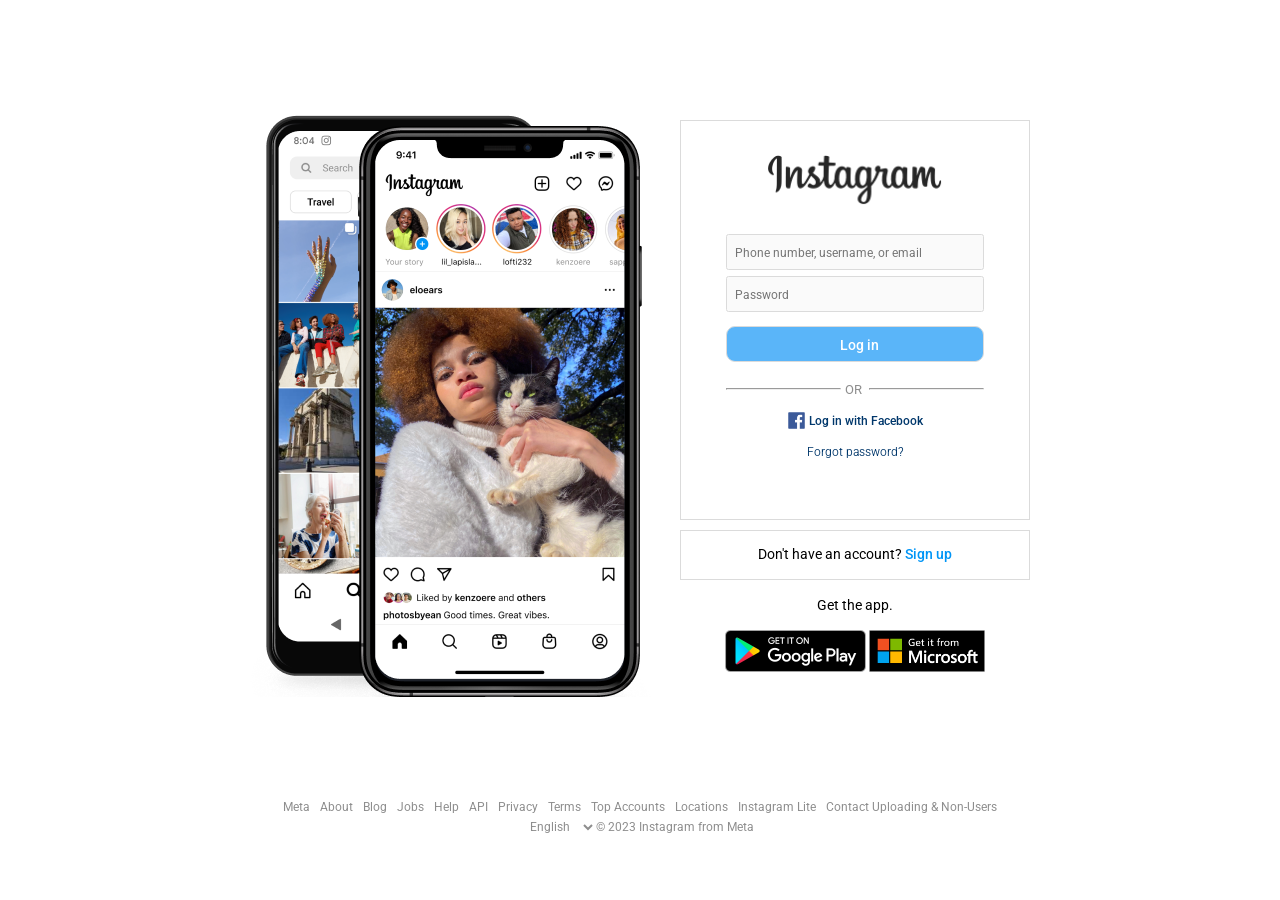
==== instagramclone.html @ aa875b73 "first commit" ====
<!DOCTYPE html>
<html lang="en">
<head>
    <meta charset="UTF-8">
    <meta http-equiv="X-UA-Compatible" content="IE=edge">
    <meta name="viewport" content="width=device-width, initial-scale=1.0">
    <title>Instagram</title>
   <link rel="icon" href="./favicon-01.png">
   <link rel="stylesheet" href="./instagramclone.css">
</head>
<body>
    <div class="main">
        <div class="left">
        <img src="./side.png" alt="loading">
        </div>
        <div class="right">
            <div class="container">
               <div class="insta">
                <img src="./logo.png" alt="no">
                </div>
               <div class="form">
                <input type="text" placeholder="Phone number, username, or email">
                <input type="password" placeholder="Password">
                <div class="login">
                <input type="submit" value="Log in">
                </div>
               </div>
               <div class="middle">
               <br>
               <div class="or">
               <p> <hr>OR <hr></p>
               </div>

               <div class="fblog">
                <img src="./fb.png" alt="">
                <a style="font-weight: 500;" href="#">Log in with Facebook</a>
                </div>
                <br>
                <a href="#">Forgot password?</a>
               </div>
            </div>
            <div class="box2">
                <p>Don't have an account?
            <a href="#">Sign up</a></p> 
            </div>

            <div class="bottom">
                <p>Get the app.</p>
                <img src="./play.png" alt="no">
                <img src="./micro.png" alt="no">
            </div>
           
        </div>
    </div>
    <div class="footer">
        <div class="line">
            <a href="#"> Meta</a>
            <a href="#"> About</a>
            <a href="#"> Blog</a>
            <a href="#"> Jobs</a>
            <a href="#"> Help</a>
            <a href="#"> API</a>
            <a href="#"> Privacy</a>
            <a href="#"> Terms</a>
            <a href="#"> Top Accounts</a>
            <a href="#"> Locations</a>
            <a href="#"> Instagram Lite</a>
            <a href="#"> Contact Uploading & Non-Users</a>
         
        </div>
        <div class="lan">
        <select name="Language" id="Language">
        <option >English</option>
        <option >Marathi</option>
        <option >Hindi</option>
        <option >Bangla</option>
        <option >Kannada</option>
        </select>
        
        <p>© 2023 Instagram from Meta</p>
        </div>

    </div>
   
</body>
</html>
---- instagramclone.css ----
@import url('https://fonts.googleapis.com/css2?family=Roboto:wght@300;400;500;700&display=swap');
*{
    margin: 0;
    padding: 0;
    box-sizing: border-box;
    font-family: 'Roboto', sans-serif;
}


body{
    display: flex;
    flex-direction: column;
    align-items: center;
    height: 100vh;
    width: 100vw;

}

.main{
    display: flex;
    flex-direction: row;
    align-items: center;
    justify-content: space-evenly;
    margin-top: 80px;
}
.left{
    width: 380px;
    height: 581px;
    margin-right: 50px;
}
.right{
    width: 350px;
    height: 650px;
}
.container{
    width: 350px;
    height: 400px;
    display: flex;
    flex-direction: column;
    align-items: center;
    padding: 8px;
    border: 1.8px solid  rgb(219,219,219);
    margin-top: 40px;
    
}

.insta img{
    width:  175px; 
    height: 51px;
    margin: 25px 20px;    
}

.form{
    display: flex;
    flex-direction: column;
    align-items: center;
    margin-bottom: 12px;
}
.form input{
    background-color: #FAFAFA;
    height: 36px;
    width: 258px;
    outline: none;
    border: 1px solid rgb(219,219,219);
    border-radius: 2.5px;
    padding: 9px 0 7px 8px;
    font-size: 12px;
    color: #8e8e8e;
    margin-bottom: 6px;
}

.login input{
    margin: 8px 40px;
    height: 36px;
    width: 258px;
    border: 1px solid rgb(219,219,219);
    border-radius: 9px;
    background-color:rgb(90,181,249);
    color: white;
    font-weight: 500;
    font-size: 14px;
    cursor: pointer;
}

.middle{
    text-align: center;
    font-size: 13px;
    color: #8e8e8e;
    
}


.middle img{
    width: 17px;
    margin-right: 4px;
}


.fblog{display: flex;
    align-items: center;
    justify-content: center;
}
.or{
    position: relative;
    bottom: 15px;
}

hr{
    display: inline-block;
    width: 115px;
    position: relative;
    margin: 4px;


}
.middle a{
    color:#00376b;
    font-size: 12px;
    font-weight: 350;
    text-decoration: none;
}    

.box2{
    margin-top: 10px;
    border: 1.8px solid  rgb(219,219,219);
    height: 50px;
    text-align: center;
    padding: 15px;
    font-size: 14px;
    
}

.box2 a{
    text-decoration: none;
    color: #0095f6;
    font-weight: 500;
}

.bottom{
    margin-top: 17px;
    text-align: center;
    font-size: 14px;
}

.bottom img{
    margin-top: 17px;
    height: 42px;
    
}

.line{
    display: flex;
    justify-content: center;

}

.footer{
    margin-top: 65px;
}
.line a{
    padding: 5px;
    text-decoration: none;
    color: #8e8e8e;
    font-size: 12px;
}

.footer p{
    text-align: center;
    color: #8e8e8e;
    font-size: 12px;
}

.lan{
display: flex;
align-items: center;
justify-content: center;
}


.lan select{
    background: white;
    border: none;
    color: #8e8e8e;
    font-size: 12px;

}
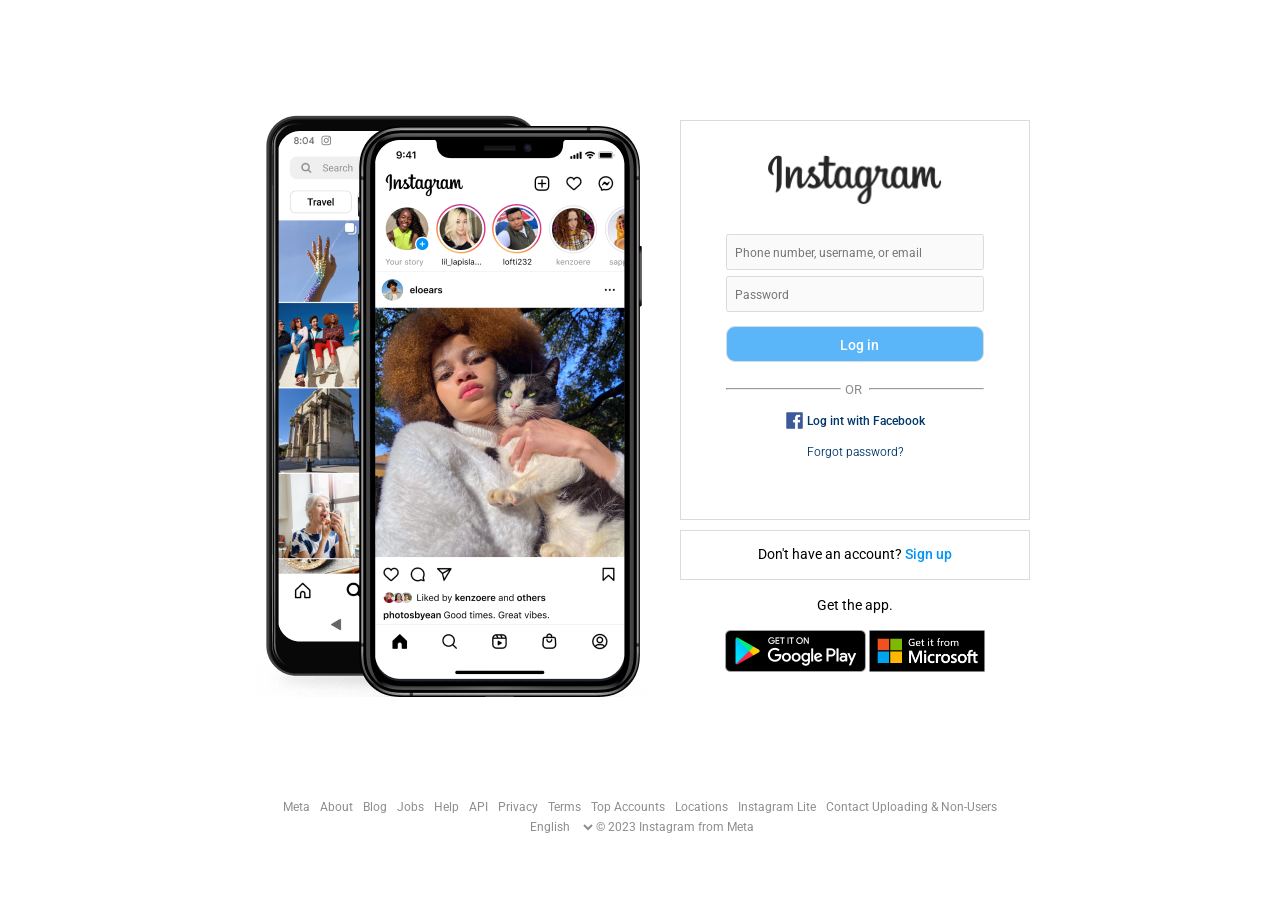
==== commit 5f773311: "name changes" ====
--- a/instagramclone.html
+++ b/instagramclone.html
@@ -33,7 +33,7 @@
 
                <div class="fblog">
                 <img src="./fb.png" alt="">
-                <a style="font-weight: 500;" href="#">Log in with Facebook</a>
+                <a style="font-weight: 500;" href="#">Log int with Facebook</a>
                 </div>
                 <br>
                 <a href="#">Forgot password?</a>
@@ -46,8 +46,11 @@
 
             <div class="bottom">
                 <p>Get the app.</p>
-                <img src="./play.png" alt="no">
+                <a href=#>
+                <img src="./play.png" alt="no"></a>
+                <a href="#">
                 <img src="./micro.png" alt="no">
+                </a>
             </div>
            
         </div>
